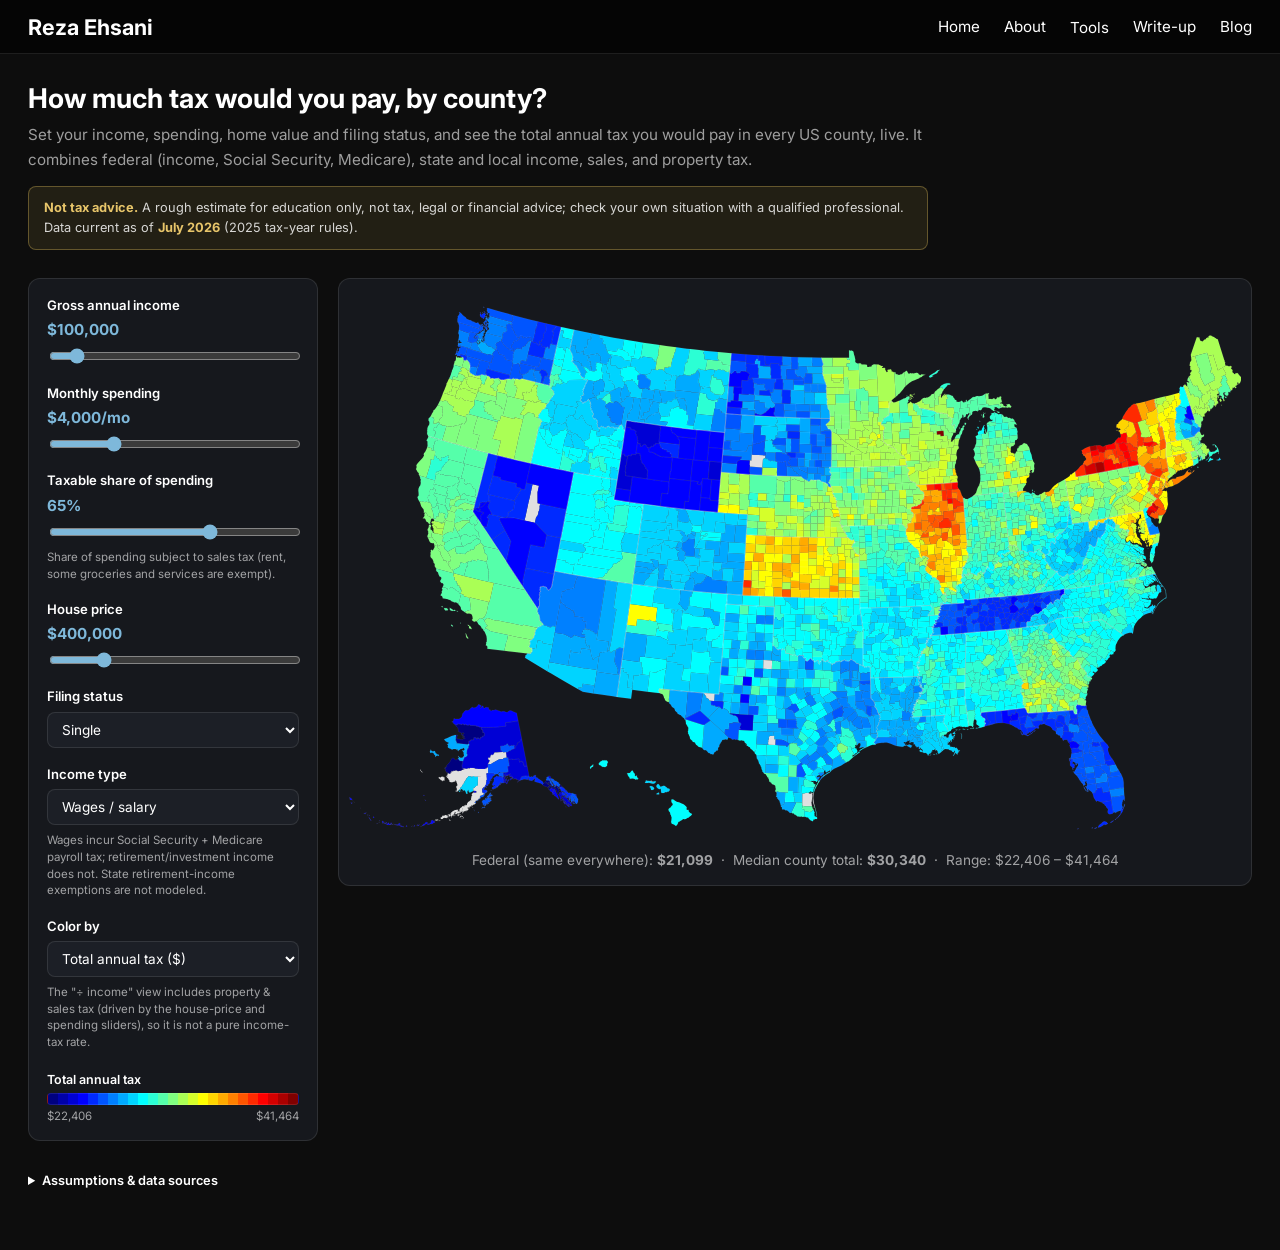
==== tax-tool/index.html @ 0fcca58c "Tax tool: drop phantom AK counties, JS perf/consistency refactor, ACS caveat" ====
<!doctype html>
<html lang="en">
<head>
  <meta charset="utf-8" />
  <meta name="viewport" content="width=device-width, initial-scale=1" />
  <title>US Tax Map — total tax by county</title>
  <link rel="preconnect" href="https://fonts.googleapis.com" />
  <link rel="preconnect" href="https://fonts.gstatic.com" crossorigin />
  <link href="https://fonts.googleapis.com/css2?family=Inter:wght@400;600;700&display=swap" rel="stylesheet" />
  <link rel="stylesheet" href="css/style.css" />
  <script src="js/vendor/d3.v7.min.js"></script>
  <script src="js/vendor/topojson-client.v3.min.js"></script>
</head>
<body>
  <header class="site-bar">
    <a href="../index.html" class="site-name">Reza Ehsani</a>
    <nav class="site-nav">
      <a href="../index.html">Home</a>
      <a href="../index.html#about">About</a>
      <div class="nav-dropdown">
        <a href="#" class="nav-dropdown-toggle">Tools</a>
        <ul class="nav-dropdown-menu">
          <li><a href="index.html">US Tax Map</a></li>
          <li><a href="https://github.com/rehsani/lake-area-gee" target="_blank">Lake Area from Space</a></li>
          <li><a href="https://github.com/rehsani/alphacamels" target="_blank">AlphaCAMELS</a></li>
        </ul>
      </div>
      <a href="../blog-tax-map.html">Write-up</a>
      <a href="../blog.html">Blog</a>
    </nav>
  </header>

  <header class="tool-header">
    <h1>How much tax would you pay, by county?</h1>
    <p class="sub">Set your income, spending, home value and filing status, and see the total annual tax
      you would pay in every US county, live. It combines federal (income, Social Security, Medicare),
      state and local income, sales, and property tax.</p>
    <p class="disclaimer"><strong>Not tax advice.</strong> A rough estimate for education only, not tax,
      legal or financial advice; check your own situation with a qualified professional. Data current as
      of <strong>July 2026</strong> (2025 tax-year rules).</p>
  </header>

  <main>
    <aside id="controls">
      <label>Gross annual income <span id="income-val"></span>
        <input type="range" id="income" min="20000" max="1000000" step="5000" value="100000" />
      </label>
      <label>Monthly spending <span id="spend-val"></span>
        <input type="range" id="spend" min="500" max="15000" step="250" value="4000" />
      </label>
      <label>Taxable share of spending <span id="fraction-val"></span>
        <input type="range" id="fraction" min="0" max="100" step="5" value="65" />
        <small>Share of spending subject to sales tax (rent, some groceries and services are exempt).</small>
      </label>
      <label>House price <span id="house-val"></span>
        <input type="range" id="house" min="0" max="2000000" step="25000" value="400000" />
      </label>
      <label>Filing status
        <select id="status">
          <option value="single">Single</option>
          <option value="married_jointly">Married filing jointly</option>
          <option value="head_of_household">Head of household</option>
        </select>
      </label>
      <label>Income type
        <select id="income-type">
          <option value="wage">Wages / salary</option>
          <option value="nonwage">Retirement / investment</option>
        </select>
        <small>Wages incur Social Security + Medicare payroll tax; retirement/investment income does not. State retirement-income exemptions are not modeled.</small>
      </label>
      <label>Color by
        <select id="metric">
          <option value="total">Total annual tax ($)</option>
          <option value="effective">Total tax &divide; income (%)</option>
        </select>
        <small>The "&divide; income" view includes property &amp; sales tax (driven by the house-price and spending sliders), so it is not a pure income-tax rate.</small>
      </label>
      <div id="legend">
        <div id="legend-label"></div>
        <div id="legend-bar"></div>
        <div class="legend-ends"><span id="legend-lo"></span><span id="legend-hi"></span></div>
      </div>
    </aside>

    <section id="map-wrap">
      <svg id="map" viewBox="0 0 960 600" preserveAspectRatio="xMidYMid meet"></svg>
      <p id="summary"></p>
    </section>
  </main>

  <footer>
    <details>
      <summary>Assumptions &amp; data sources</summary>
      <ul>
        <li><b>Displayed at county resolution.</b> Sales &amp; local-income taxes (ZIP-level underneath) are population-weighted to a county rate; property tax is county-level; state income tax is state-level. Within-county variation is averaged out.</li>
        <li><b>Income type.</b> "Wages" incurs Social Security + Medicare payroll tax; "Retirement / investment" does not (but income tax still applies, and retirement-income exclusions and preferential capital-gains rates are not modeled). Married-jointly uses a single Social Security wage base, so a two-earner couple's payroll tax is slightly understated. No itemized deductions, tax credits (e.g. EITC — overstates very low incomes), or exemption phase-outs; NY's tax-benefit recapture (understates high NY earners) and federal-tax deductibility in AL/LA/MO (overstates those) are also not modeled.</li>
        <li><b>Local income tax</b> is modeled in MD, IN, OH, PA, KY, MI, NY, IA, plus Kansas City/St. Louis, Wilmington, and major Alabama cities. Not modeled: Oregon's Portland-metro/Multnomah taxes (they apply only above ~$125k) and minor municipal occupational taxes. Approximations: NYC is a flat 3.5% (actually graduated); Iowa surtaxes use a county average; OH/PA/KY use each ZIP's dominant municipality (small enclaves inherit the larger city's rate); the county value is a population-weighted blend, so a partly-taxed county shows a partial rate.</li>
        <li><b>Sales tax</b> applies to the taxable share of spending you set (default 65%); rent and many services/groceries are exempt in reality. Combined rates use the lowest rate within each 5-digit ZIP where a ZIP spans jurisdictions.</li>
        <li><b>Property tax</b> = county median effective rate × the house price you enter (ignores assessment caps/homestead exemptions, e.g. California Prop 13). Connecticut's rates are its 2023 planning-region values mapped onto the legacy counties. Because the Census caps its reported county medians, effective rates are slightly understated in a few very-high-value counties and floored in a few near-zero-tax rural areas. A few counties with suppressed Census data show as no-data (gray).</li>
        <li><b>Color scale</b> spans the true minimum-to-maximum total tax for your current inputs, and re-scales whenever you change an input — so shading is relative to the current scenario, not an absolute dollar scale, and two scenarios aren't directly color-comparable.</li>
        <li>Sources: Census ACS 5-yr 2023 (property), Streamlined Sales Tax + state DORs (sales), state DORs (income), municipal/county registers (local income). Rates reflect 2025 law; a few source files are effective into 2026 (e.g. some sales-tax tables). Not tax advice — a directional estimate.</li>
      </ul>
    </details>
  </footer>

  <div id="tooltip"></div>
  <script type="module" src="js/main.js"></script>
</body>
</html>
---- tax-tool/css/style.css ----
:root {
  --bg: #0d0d0d;
  --panel: #16181d;
  --panel-2: #1c1f26;
  --border: rgba(255, 255, 255, 0.10);
  --ink: #ffffff;
  --muted: rgba(255, 255, 255, 0.60);
  --faint: rgba(255, 255, 255, 0.42);
  --accent: #7eb8da;
  --accent-ink: #0d1b24;
}

* { box-sizing: border-box; }
html, body { max-width: 100%; overflow-x: hidden; }
body {
  margin: 0;
  font-family: 'Inter', -apple-system, BlinkMacSystemFont, "Segoe UI", Roboto, sans-serif;
  color: var(--ink);
  background: var(--bg);
}

/* --- Site top bar (matches rehsani.github.io) --- */
.site-bar {
  display: flex; align-items: center; justify-content: space-between;
  gap: 1.5rem; padding: 0.85rem 1.75rem;
  background: rgba(0, 0, 0, 0.6);
  border-bottom: 1px solid var(--border);
}
.site-bar .site-name { color: #fff; font-weight: 700; font-size: 1.35rem; text-decoration: none; }
.site-nav { display: flex; align-items: center; gap: 1.5rem; }
.site-nav a { color: #fff; text-decoration: none; font-size: 0.95rem; }
.site-nav a:hover { color: var(--accent); }
.nav-dropdown { position: relative; }
.nav-dropdown-menu {
  list-style: none; margin: 0; padding: 0.4rem 0; position: absolute; top: 100%; left: 0;
  min-width: 190px; background: rgba(0, 0, 0, 0.95); border: 1px solid var(--border);
  border-radius: 8px; opacity: 0; visibility: hidden; transition: opacity 0.15s, visibility 0.15s; z-index: 20;
}
.nav-dropdown:hover .nav-dropdown-menu { opacity: 1; visibility: visible; }
.nav-dropdown-menu li { margin: 0; }
.nav-dropdown-menu a { display: block; padding: 0.4rem 0.9rem; white-space: nowrap; }
.nav-dropdown-menu a:hover { background: rgba(255, 255, 255, 0.12); color: #fff; }

/* --- Tool header --- */
.tool-header { padding: 1.75rem 1.75rem 0.5rem; max-width: 1400px; }
.tool-header h1 { margin: 0 0 0.5rem; font-size: 1.7rem; font-weight: 700; }
.tool-header .sub { margin: 0; color: var(--muted); font-size: 0.95rem; line-height: 1.6; max-width: 900px; }
.tool-header .disclaimer {
  max-width: 900px; margin: 0.9rem 0 0; padding: 0.7rem 0.95rem;
  font-size: 0.8rem; line-height: 1.55; color: rgba(255, 255, 255, 0.82);
  background: rgba(224, 190, 90, 0.10); border: 1px solid rgba(224, 190, 90, 0.35);
  border-radius: 8px;
}
.tool-header .disclaimer strong { color: #e7c56a; }

/* --- Layout --- */
main { display: flex; gap: 1.25rem; padding: 1.25rem 1.75rem 2rem; align-items: flex-start; }

#controls {
  flex: 0 0 290px; background: var(--panel); border: 1px solid var(--border);
  border-radius: 12px; padding: 1.1rem 1.15rem; display: flex; flex-direction: column; gap: 1.15rem;
}
#controls label { display: flex; flex-direction: column; gap: 0.45rem; font-size: 0.82rem; font-weight: 600; color: var(--ink); }
#controls label span { color: var(--accent); font-weight: 700; font-size: 0.95rem; }
#controls small { font-weight: 400; color: var(--muted); font-size: 0.72rem; line-height: 1.45; }
#controls input[type="range"] { width: 100%; accent-color: var(--accent); cursor: pointer; }
#controls select {
  padding: 0.5rem 0.6rem; border: 1px solid var(--border); border-radius: 8px;
  background: var(--panel-2); color: var(--ink); font-size: 0.85rem; font-family: inherit;
}

/* --- Map --- */
#map-wrap {
  flex: 1; min-width: 0; background: var(--panel); border: 1px solid var(--border);
  border-radius: 12px; padding: 0.6rem;
}
#map { width: 100%; max-width: 100%; height: auto; display: block; }
.county { stroke: rgba(255, 255, 255, 0.35); stroke-width: 0.2; }
.state-border { fill: none; stroke: rgba(255, 255, 255, 0.55); stroke-width: 0.6; pointer-events: none; }
#summary { text-align: center; color: var(--muted); font-size: 0.85rem; margin: 0.3rem 0 0.5rem; }

/* --- Legend --- */
#legend { margin-top: 0.2rem; }
#legend-label { font-size: 0.78rem; font-weight: 600; margin-bottom: 0.35rem; color: var(--ink); }
#legend-bar { height: 12px; border-radius: 4px; border: 1px solid var(--border); }
.legend-ends { display: flex; justify-content: space-between; font-size: 0.72rem; color: var(--muted); margin-top: 0.25rem; }

/* --- Footer / assumptions --- */
footer { padding: 0 1.75rem 2.5rem; color: var(--muted); font-size: 0.8rem; max-width: 1000px; }
footer summary { cursor: pointer; font-weight: 600; color: var(--ink); }
footer summary:hover { color: var(--accent); }
footer ul { line-height: 1.6; }
footer li { margin: 0.4rem 0; }
footer b { color: rgba(255, 255, 255, 0.85); }

/* --- Tooltip --- */
#tooltip {
  position: absolute; pointer-events: none; opacity: 0; transition: opacity 0.1s;
  background: var(--panel-2); border: 1px solid var(--border); border-radius: 10px;
  box-shadow: 0 8px 28px rgba(0, 0, 0, 0.5); padding: 0.6rem 0.75rem; font-size: 0.78rem;
  z-index: 10; color: var(--ink);
}
#tooltip .tt-title { font-weight: 700; margin-bottom: 0.3rem; }
#tooltip table { border-collapse: collapse; }
#tooltip td { padding: 1px 0.5rem 1px 0; color: var(--muted); }
#tooltip td:last-child { text-align: right; font-variant-numeric: tabular-nums; color: var(--ink); }
#tooltip .tt-total { font-weight: 700; border-top: 1px solid var(--border); }
#tooltip .tt-total td { color: var(--ink); }

@media (max-width: 760px) {
  main { flex-direction: column; align-items: stretch; padding: 1rem; gap: 1rem; }
  #controls, #map-wrap { flex: none; width: 100%; }
  .tool-header, footer { padding-left: 1rem; padding-right: 1rem; }
  .site-bar { padding: 0.75rem 1rem; }
}
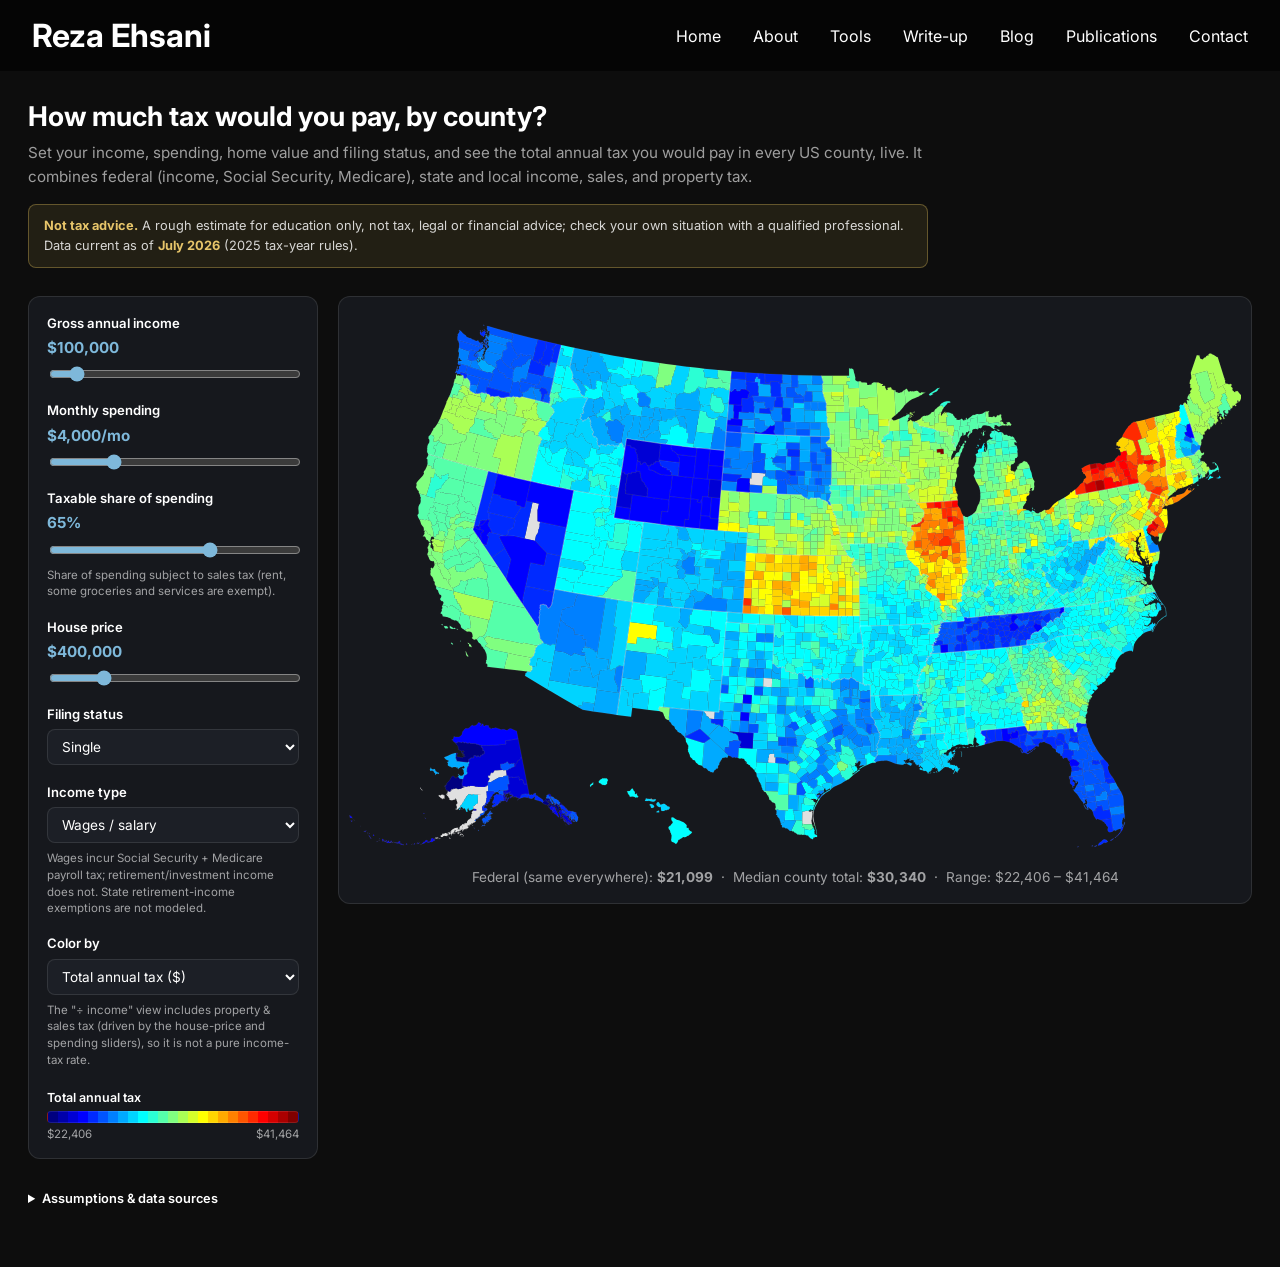
==== commit c87078db: "Site review fixes: SEO meta, keyboard-accessible nav, WebP images, layout shift" ====
--- a/tax-tool/index.html
+++ b/tax-tool/index.html
@@ -4,29 +4,52 @@
   <meta charset="utf-8" />
   <meta name="viewport" content="width=device-width, initial-scale=1" />
   <title>US Tax Map — total tax by county</title>
+  <meta name="description" content="Set your income, spending, home value and filing status, and see the total annual tax you would pay in every US county, live. It combines federal (income, Social Security, Medicare), state and local income, sales, and property tax." />
+  <link rel="canonical" href="https://rehsani.github.io/tax-tool/index.html" />
+
+  <!-- Open Graph for rich previews -->
+  <meta property="og:type" content="website" />
+  <meta property="og:title" content="US Tax Map — total tax by county" />
+  <meta property="og:description" content="Set your income, spending, home value and filing status, and see the total annual tax you would pay in every US county, live. It combines federal (income, Social Security, Medicare), state and local income, sales, and property tax." />
+  <meta property="og:url" content="https://rehsani.github.io/tax-tool/index.html" />
+  <meta property="og:image" content="https://rehsani.github.io/images/cover.png" />
+
+  <!-- Twitter Card -->
+  <meta name="twitter:card" content="summary_large_image" />
+  <meta name="twitter:title" content="US Tax Map — total tax by county" />
+  <meta name="twitter:description" content="Set your income, spending, home value and filing status, and see the total annual tax you would pay in every US county, live. It combines federal (income, Social Security, Medicare), state and local income, sales, and property tax." />
+  <meta name="twitter:image" content="https://rehsani.github.io/images/cover.png" />
+
   <link rel="preconnect" href="https://fonts.googleapis.com" />
   <link rel="preconnect" href="https://fonts.gstatic.com" crossorigin />
   <link href="https://fonts.googleapis.com/css2?family=Inter:wght@400;600;700&display=swap" rel="stylesheet" />
+  <!-- Site-wide styles first (shared top bar / Tools dropdown), then the tool's own. -->
+  <link rel="stylesheet" href="../css/style.css" />
   <link rel="stylesheet" href="css/style.css" />
+  <script src="../js/nav.js" defer></script>
   <script src="js/vendor/d3.v7.min.js"></script>
   <script src="js/vendor/topojson-client.v3.min.js"></script>
 </head>
 <body>
-  <header class="site-bar">
-    <a href="../index.html" class="site-name">Reza Ehsani</a>
-    <nav class="site-nav">
-      <a href="../index.html">Home</a>
-      <a href="../index.html#about">About</a>
-      <div class="nav-dropdown">
-        <a href="#" class="nav-dropdown-toggle">Tools</a>
-        <ul class="nav-dropdown-menu">
-          <li><a href="index.html">US Tax Map</a></li>
-          <li><a href="https://github.com/rehsani/lake-area-gee" target="_blank">Lake Area from Space</a></li>
-          <li><a href="https://github.com/rehsani/alphacamels" target="_blank">AlphaCAMELS</a></li>
-        </ul>
-      </div>
-      <a href="../blog-tax-map.html">Write-up</a>
-      <a href="../blog.html">Blog</a>
+  <header class="top-bar">
+    <nav>
+      <a href="../index.html" class="name">Reza Ehsani</a>
+      <ul class="nav-links">
+        <li><a href="../index.html">Home</a></li>
+        <li><a href="../index.html#about">About</a></li>
+        <li class="dropdown">
+          <button type="button" class="dropdown-toggle" aria-expanded="false" aria-haspopup="true">Tools</button>
+          <ul class="dropdown-menu">
+            <li><a href="index.html">US Tax Map</a></li>
+            <li><a href="https://github.com/rehsani/lake-area-gee" target="_blank">Lake Area from Space</a></li>
+            <li><a href="https://github.com/rehsani/alphacamels" target="_blank">AlphaCAMELS</a></li>
+          </ul>
+        </li>
+        <li><a href="../blog-tax-map.html">Write-up</a></li>
+        <li><a href="../blog.html">Blog</a></li>
+        <li><a href="https://scholar.google.com/citations?view_op=list_works&hl=en&user=kGu8lPYAAAAJ" target="_blank">Publications</a></li>
+        <li><a href="../index.html#contact">Contact</a></li>
+      </ul>
     </nav>
   </header>
 
--- a/css/style.css
+++ b/css/style.css
@@ -0,0 +1,454 @@
+html {
+  scroll-behavior: smooth;
+}
+
+/* padding-top clears the fixed .top-bar, so it has to be part of body's own
+   height rather than added on top of min-height -- hence border-box. Without it
+   body's box is 4.5rem + max(100vh, content) and every page scrolls by exactly
+   the padding even when the content fits. The bar grows when the nav wraps, so
+   the padding is re-declared to match at each breakpoint below. */
+body {
+  box-sizing: border-box;
+  margin: 0;
+  padding-top: 4.5rem; /* bar is 71px above 800px */
+  min-height: 100vh;
+  font-family: 'Inter', sans-serif;
+  background: #0d0d0d;
+}
+
+/* Hide from sight but keep it in the accessibility tree and readable by screen
+   readers (display:none / visibility:hidden would remove it from both). */
+.visually-hidden {
+  position: absolute;
+  width: 1px;
+  height: 1px;
+  margin: -1px;
+  padding: 0;
+  overflow: hidden;
+  clip: rect(0, 0, 0, 0);
+  clip-path: inset(50%);
+  white-space: nowrap;
+  border: 0;
+}
+
+.top-bar {
+  position: fixed;
+  top: 0;
+  left: 0;
+  right: 0;
+  z-index: 100;
+  background: rgba(0, 0, 0, 0.6);
+  padding: 1rem 2rem;
+}
+
+.top-bar nav {
+  margin: 0 auto;
+  max-width: 1920px;
+  display: flex;
+  justify-content: space-between;
+  align-items: center;
+  gap: 2rem;
+}
+
+.top-bar .name {
+  color: #fff;
+  font-weight: bold;
+  text-decoration: none;
+  font-size: 2rem;
+  margin-right: 1rem;
+  flex-shrink: 0;
+}
+
+.top-bar .nav-links {
+  list-style: none;
+  margin: 0;
+  padding: 0;
+  display: flex;
+  gap: 2rem;
+}
+
+.top-bar .nav-links a {
+  color: #fff;
+  text-decoration: none;
+}
+
+.top-bar .nav-links a:hover {
+  text-decoration: underline;
+}
+
+/* Tools dropdown */
+.top-bar .nav-links .dropdown {
+  position: relative;
+}
+/* The toggle is a <button> for keyboard and touch operability; strip the UA
+   button chrome so it renders identically to the sibling nav links. */
+.top-bar .nav-links .dropdown-toggle {
+  font: inherit;
+  line-height: inherit;
+  color: #fff;
+  background: none;
+  border: 0;
+  margin: 0;
+  padding: 0;
+  cursor: pointer;
+  text-align: left;
+  vertical-align: baseline;
+  text-decoration: none;
+}
+.top-bar .nav-links .dropdown-toggle:hover {
+  text-decoration: underline;
+}
+.top-bar .nav-links .dropdown-menu {
+  list-style: none;
+  margin: 0;
+  padding: 0.5rem 0;
+  position: absolute;
+  top: 100%;
+  left: 0;
+  min-width: 180px;
+  background: rgba(0, 0, 0, 0.9);
+  border-radius: 6px;
+  opacity: 0;
+  visibility: hidden;
+  transition: opacity 0.2s, visibility 0.2s;
+}
+/* Hover for mouse; .open is set by js/nav.js for click, touch and keyboard. */
+.top-bar .nav-links .dropdown:hover .dropdown-menu,
+.top-bar .nav-links .dropdown.open .dropdown-menu {
+  opacity: 1;
+  visibility: visible;
+}
+/* No-script fallback: focus alone reveals the menu. Once js/nav.js has marked
+   the document (html.js-nav), .open drives it instead, so that pressing the
+   already-focused toggle can close the menu again. */
+html:not(.js-nav) .top-bar .nav-links .dropdown:focus-within .dropdown-menu,
+html:not(.js-nav) .top-bar .nav-links .dropdown-toggle:focus-visible + .dropdown-menu {
+  opacity: 1;
+  visibility: visible;
+}
+.top-bar .nav-links .dropdown-menu li {
+  margin: 0;
+}
+.top-bar .nav-links .dropdown-menu a {
+  display: block;
+  padding: 0.5rem 1rem;
+  color: #fff;
+  white-space: nowrap;
+}
+.top-bar .nav-links .dropdown-menu a:hover {
+  background: rgba(255, 255, 255, 0.15);
+  text-decoration: none;
+}
+
+/* Page 1: cover (name, nav, photo) - fills one full screen */
+.landing {
+  position: relative;
+  min-height: 100vh;
+  /* PNG first as the fallback declaration; the image-set() below overrides it
+     wherever WebP + type() are understood. */
+  background-image: url('../images/cover.png');
+  background-image: image-set(
+    url('../images/cover.webp') type('image/webp'),
+    url('../images/cover.png') type('image/png')
+  );
+  background-repeat: no-repeat;
+  background-size: cover;
+  background-position: center;
+}
+
+/* Fade at bottom of landing into next section */
+.landing::after {
+  content: '';
+  position: absolute;
+  bottom: 0;
+  left: 0;
+  right: 0;
+  height: 180px;
+  background: linear-gradient(to top, #0d0d0d, transparent);
+  pointer-events: none;
+}
+
+/* Page 2: About - full width, own background image */
+#about {
+  position: relative;
+  width: 100%;
+  min-height: 100vh;
+  background-color: #fff;
+  /* PNG first as the fallback declaration; the image-set() below overrides it
+     wherever WebP + type() are understood. */
+  background-image: url('../images/about-bg.png');
+  background-image: image-set(
+    url('../images/about-bg.webp') type('image/webp'),
+    url('../images/about-bg.png') type('image/png')
+  );
+  background-repeat: no-repeat;
+  background-size: cover;
+  background-position: center;
+  padding: 3rem 2rem;
+  box-sizing: border-box;
+}
+
+/* Soft fade at top of About so it blends with landing */
+#about::before {
+  content: '';
+  position: absolute;
+  top: 0;
+  left: 0;
+  right: 0;
+  height: 120px;
+  background: linear-gradient(to bottom, #0d0d0d, transparent);
+  pointer-events: none;
+}
+
+#about .about-inner {
+  max-width: 920px;
+  width: 100%;
+  margin: 0 auto;
+  background: rgba(0, 0, 0, 0.75);
+  color: #fff;
+  text-align: center;
+  padding: 2.5rem 2rem;
+  border-radius: 12px;
+  box-sizing: border-box;
+}
+
+#about {
+  display: flex;
+  align-items: center;
+  justify-content: center;
+}
+
+#about h2 {
+  margin: 0 0 1rem;
+  font-size: 1.22rem;
+  font-weight: 600;
+  color: #fff;
+}
+
+#about p {
+  margin: 0;
+  color: rgba(255, 255, 255, 0.95);
+  line-height: 1.7;
+  font-size: 1.05rem;
+}
+
+#about .about-inner p + p {
+  margin-top: 1.25rem;
+}
+
+/* Contact section */
+#contact {
+  width: 100%;
+  padding: 3rem 2rem;
+  background: #0d0d0d;
+  box-sizing: border-box;
+}
+
+#contact .contact-inner {
+  max-width: 480px;
+  margin: 0 auto;
+  text-align: center;
+}
+
+#contact .contact-layout {
+  max-width: 900px;
+  display: flex;
+  flex-wrap: wrap;
+  gap: 2.5rem;
+  align-items: flex-start;
+  justify-content: center;
+  text-align: left;
+}
+
+#contact .contact-column {
+  flex: 1 1 380px;
+  min-width: 0;
+}
+
+#contact .contact-column .contact-form {
+  text-align: left;
+}
+
+#contact h2 {
+  margin: 0 0 0.5rem;
+  font-size: 1.25rem;
+  font-weight: 600;
+  color: #fff;
+}
+
+#contact .contact-intro {
+  margin: 0 0 1.5rem;
+  color: rgba(255, 255, 255, 0.85);
+  font-size: 1rem;
+}
+
+#contact .contact-form {
+  text-align: left;
+}
+
+#contact .contact-form label {
+  display: block;
+  margin: 0 0 0.35rem;
+  font-size: 0.9rem;
+  font-weight: 600;
+  color: rgba(255, 255, 255, 0.9);
+}
+
+#contact .contact-form input,
+#contact .contact-form textarea {
+  width: 100%;
+  margin-bottom: 1rem;
+  padding: 0.65rem 0.75rem;
+  font-family: inherit;
+  font-size: 1rem;
+  color: #fff;
+  background: rgba(255, 255, 255, 0.08);
+  border: 1px solid rgba(255, 255, 255, 0.2);
+  border-radius: 6px;
+  box-sizing: border-box;
+}
+
+#contact .contact-form input::placeholder,
+#contact .contact-form textarea::placeholder {
+  color: rgba(255, 255, 255, 0.4);
+}
+
+#contact .contact-form input:focus,
+#contact .contact-form textarea:focus {
+  outline: none;
+  border-color: #7eb8da;
+}
+
+#contact .contact-form textarea {
+  resize: vertical;
+  min-height: 120px;
+}
+
+#contact .contact-form button {
+  display: block;
+  margin-top: 0.5rem;
+  padding: 0.6rem 1.5rem;
+  font-family: inherit;
+  font-size: 1rem;
+  font-weight: 600;
+  color: #0d0d0d;
+  background: #7eb8da;
+  border: none;
+  border-radius: 6px;
+  cursor: pointer;
+}
+
+#contact .contact-form button:hover {
+  background: #8fc5e8;
+}
+
+#contact .contact-success {
+  padding: 1.25rem;
+  background: rgba(126, 184, 218, 0.15);
+  border-radius: 8px;
+  border-left: 4px solid #7eb8da;
+}
+
+#contact .contact-success p {
+  margin: 0;
+  color: #fff;
+  font-size: 1.05rem;
+}
+
+#contact .contact-error {
+  margin: -0.5rem 0 1rem;
+  padding: 0.5rem 0.75rem;
+  font-size: 0.9rem;
+  color: #ffcccc;
+  font-weight: 500;
+  background: rgba(255, 100, 100, 0.25);
+  border-radius: 6px;
+  border-left: 3px solid #ff8080;
+}
+
+#contact .contact-form[hidden] {
+  display: none;
+}
+
+@media (max-width: 800px) {
+  /* The nav stacks under the name here, taking the bar to 82px. */
+  body {
+    padding-top: 5.75rem;
+  }
+
+  .top-bar {
+    padding: 0.75rem 1rem;
+  }
+  .top-bar .name {
+    font-size: 1.35rem;
+    margin-right: 0;
+  }
+  .top-bar nav {
+    flex-direction: column;
+    align-items: flex-start;
+    gap: 0.75rem;
+  }
+  .top-bar .nav-links {
+    flex-wrap: wrap;
+    gap: 0.5rem 1rem;
+  }
+  .top-bar .nav-links a,
+  .top-bar .nav-links .dropdown-toggle {
+    font-size: 0.9rem;
+  }
+
+  #about {
+    padding: 2rem 1rem;
+  }
+  #about .about-inner {
+    padding: 1.5rem 1rem;
+  }
+  #about h2 {
+    font-size: 1.15rem;
+  }
+  #about p {
+    font-size: 0.95rem;
+  }
+
+  #contact {
+    padding: 2rem 1rem;
+  }
+
+  #contact .contact-layout {
+    flex-direction: column;
+    align-items: center;
+  }
+}
+
+/* The nav-links row wraps onto a second line at 400px and narrower, taking the
+   bar to 110px. Measured with Inter loaded, which is the widest case -- the
+   system fallback is narrower and does not reach a third row at all. */
+@media (max-width: 400px) {
+  body {
+    padding-top: 7.5rem;
+  }
+}
+
+/* --- Blog post article: the core shared by every post ---------------------
+   Each post's <style> block still carries only its own genuine extras (tables,
+   code blocks, character cards, disclaimer boxes, paired images). Those blocks
+   come after this stylesheet in the document, so a same-specificity override
+   there (e.g. the tax-map post's bordered images) still wins. */
+.blog-article { max-width: 720px; margin: 0 auto; padding: 2rem 1.5rem 4rem; box-sizing: border-box; }
+.blog-article h1 { font-size: 1.75rem; font-weight: 700; color: #fff; margin: 0 0 0.5rem; line-height: 1.3; }
+.blog-article .meta { color: rgba(255,255,255,0.6); font-size: 0.9rem; margin-bottom: 1.5rem; }
+.blog-article p { color: rgba(255,255,255,0.92); line-height: 1.7; margin: 0 0 1rem; }
+.blog-article h2 { font-size: 1.2rem; font-weight: 600; color: #fff; margin: 2rem 0 0.75rem; }
+.blog-article ul { color: rgba(255,255,255,0.92); line-height: 1.7; margin: 0 0 1rem; padding-left: 1.5rem; }
+.blog-article figure { margin: 1.5rem 0; }
+.blog-article img { max-width: 100%; height: auto; display: block; border-radius: 6px; }
+.blog-article figcaption { color: rgba(255,255,255,0.6); font-size: 0.85rem; margin-top: 0.5rem; text-align: center; }
+.blog-article a { color: #7eb8da; text-decoration: none; }
+.blog-article a:hover { text-decoration: underline; }
+.blog-article .back { display: inline-block; margin-bottom: 1.5rem; }
+.blog-article .highlight-box { background: rgba(126, 184, 218, 0.1); border-left: 4px solid #7eb8da; padding: 1rem 1.25rem; margin: 1.5rem 0; border-radius: 0 4px 4px 0; color: #fff; }
+
+/* Figures wrap their <img> in <picture> to offer a WebP source with a PNG
+   fallback. <picture> is inline by default; make it a block so the layout is
+   identical to the bare block-level <img> it replaced. */
+.blog-article picture { display: block; }
--- a/tax-tool/css/style.css
+++ b/tax-tool/css/style.css
@@ -19,27 +19,8 @@
   background: var(--bg);
 }
 
-/* --- Site top bar (matches rehsani.github.io) --- */
-.site-bar {
-  display: flex; align-items: center; justify-content: space-between;
-  gap: 1.5rem; padding: 0.85rem 1.75rem;
-  background: rgba(0, 0, 0, 0.6);
-  border-bottom: 1px solid var(--border);
-}
-.site-bar .site-name { color: #fff; font-weight: 700; font-size: 1.35rem; text-decoration: none; }
-.site-nav { display: flex; align-items: center; gap: 1.5rem; }
-.site-nav a { color: #fff; text-decoration: none; font-size: 0.95rem; }
-.site-nav a:hover { color: var(--accent); }
-.nav-dropdown { position: relative; }
-.nav-dropdown-menu {
-  list-style: none; margin: 0; padding: 0.4rem 0; position: absolute; top: 100%; left: 0;
-  min-width: 190px; background: rgba(0, 0, 0, 0.95); border: 1px solid var(--border);
-  border-radius: 8px; opacity: 0; visibility: hidden; transition: opacity 0.15s, visibility 0.15s; z-index: 20;
-}
-.nav-dropdown:hover .nav-dropdown-menu { opacity: 1; visibility: visible; }
-.nav-dropdown-menu li { margin: 0; }
-.nav-dropdown-menu a { display: block; padding: 0.4rem 0.9rem; white-space: nowrap; }
-.nav-dropdown-menu a:hover { background: rgba(255, 255, 255, 0.12); color: #fff; }
+/* The top bar (.top-bar / .name / .nav-links / .dropdown*) is shared with the
+   root pages and lives in ../css/style.css — deliberately not duplicated here. */
 
 /* --- Tool header --- */
 .tool-header { padding: 1.75rem 1.75rem 0.5rem; max-width: 1400px; }
@@ -111,5 +92,12 @@
   main { flex-direction: column; align-items: stretch; padding: 1rem; gap: 1rem; }
   #controls, #map-wrap { flex: none; width: 100%; }
   .tool-header, footer { padding-left: 1rem; padding-right: 1rem; }
-  .site-bar { padding: 0.75rem 1rem; }
 }
+
+/* This page carries one nav item more than the root pages ("Write-up"), so its
+   bar reaches the 110px three-row height at 475px rather than the 400px in
+   ../css/style.css. Clear the taller bar from here rather than widening the
+   root breakpoint, which would leave every other page with a dead gap. */
+@media (max-width: 475px) {
+  body { padding-top: 7.5rem; }
+}
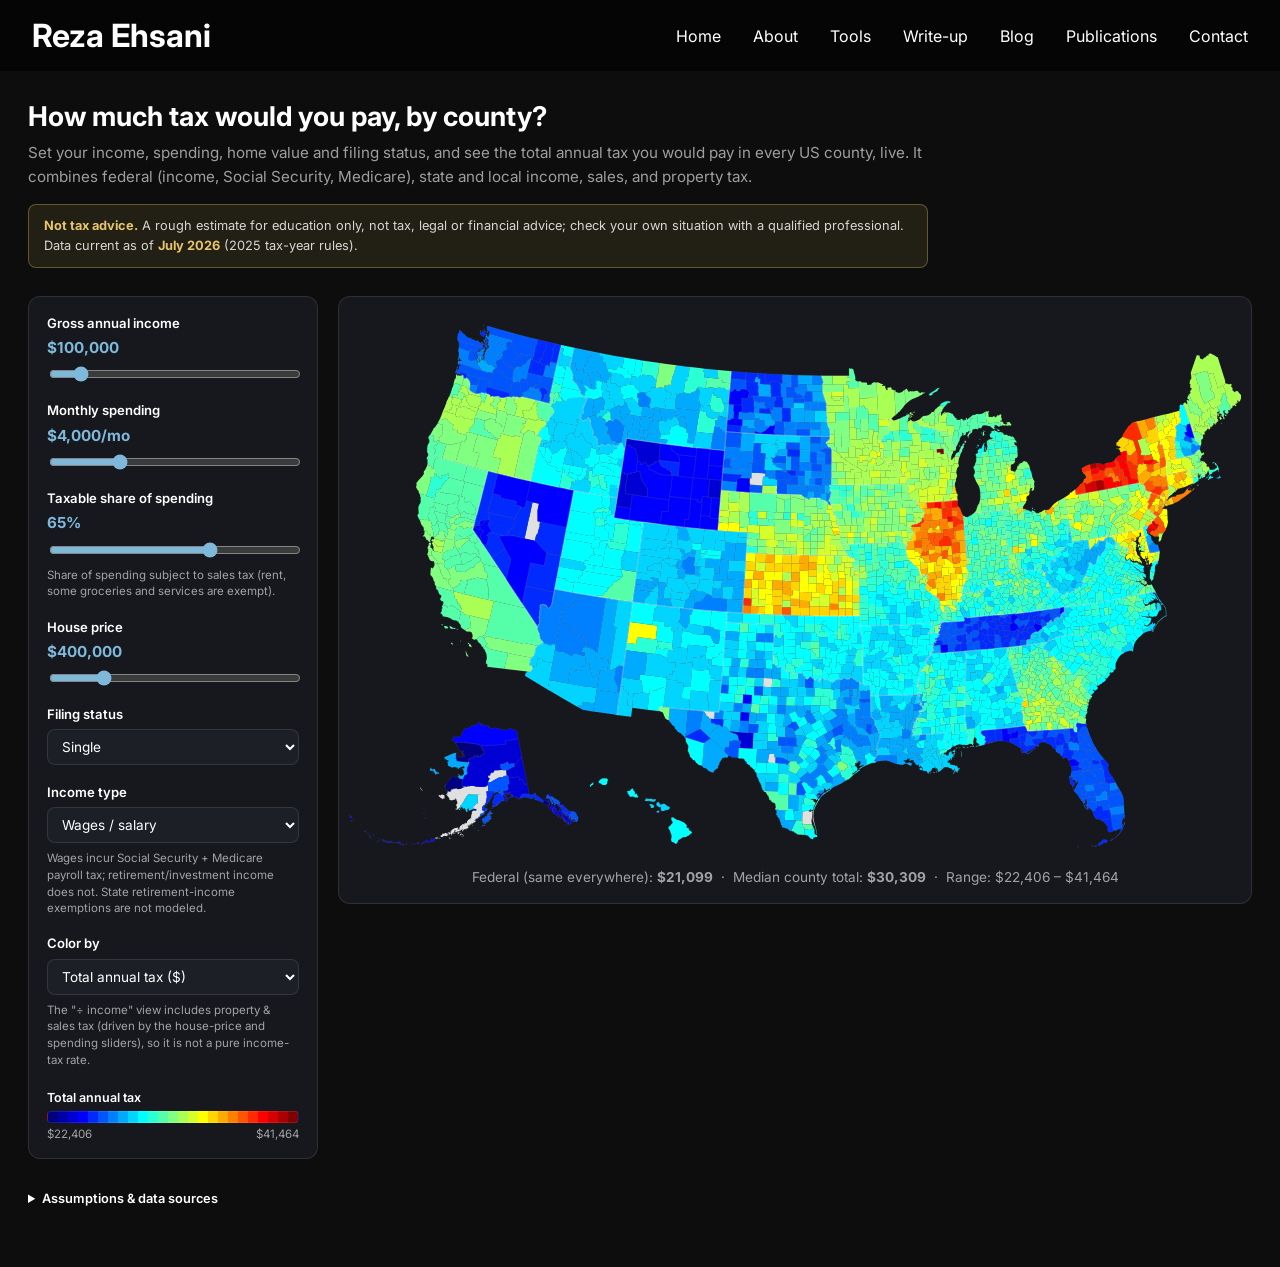
==== commit d481d630: "Tax tool: AL federal deduction, AR published schedule, local net-tax bases Syncs the engines and dat" ====
--- a/tax-tool/index.html
+++ b/tax-tool/index.html
@@ -27,8 +27,11 @@
   <link rel="stylesheet" href="../css/style.css" />
   <link rel="stylesheet" href="css/style.css" />
   <script src="../js/nav.js" defer></script>
-  <script src="js/vendor/d3.v7.min.js"></script>
-  <script src="js/vendor/topojson-client.v3.min.js"></script>
+  <!-- GoatCounter: cookieless, no IPs stored. Feeds data/visitors.json via the visitor-map workflow. -->
+  <script data-goatcounter="https://rehsani.goatcounter.com/count"
+          async src="//gc.zgo.at/count.js"></script>
+  <script src="../js/vendor/d3.v7.min.js"></script>
+  <script src="../js/vendor/topojson-client.v3.min.js"></script>
 </head>
 <body>
   <header class="top-bar">
@@ -66,10 +69,10 @@
   <main>
     <aside id="controls">
       <label>Gross annual income <span id="income-val"></span>
-        <input type="range" id="income" min="20000" max="1000000" step="5000" value="100000" />
+        <input type="range" id="income" min="0" max="1000000" step="5000" value="100000" />
       </label>
       <label>Monthly spending <span id="spend-val"></span>
-        <input type="range" id="spend" min="500" max="15000" step="250" value="4000" />
+        <input type="range" id="spend" min="0" max="15000" step="250" value="4000" />
       </label>
       <label>Taxable share of spending <span id="fraction-val"></span>
         <input type="range" id="fraction" min="0" max="100" step="5" value="65" />
@@ -117,10 +120,10 @@
       <summary>Assumptions &amp; data sources</summary>
       <ul>
         <li><b>Displayed at county resolution.</b> Sales &amp; local-income taxes (ZIP-level underneath) are population-weighted to a county rate; property tax is county-level; state income tax is state-level. Within-county variation is averaged out.</li>
-        <li><b>Income type.</b> "Wages" incurs Social Security + Medicare payroll tax; "Retirement / investment" does not (but income tax still applies, and retirement-income exclusions and preferential capital-gains rates are not modeled). Married-jointly uses a single Social Security wage base, so a two-earner couple's payroll tax is slightly understated. No itemized deductions, tax credits (e.g. EITC — overstates very low incomes), or exemption phase-outs; NY's tax-benefit recapture (understates high NY earners) and federal-tax deductibility in AL/LA/MO (overstates those) are also not modeled.</li>
-        <li><b>Local income tax</b> is modeled in MD, IN, OH, PA, KY, MI, NY, IA, plus Kansas City/St. Louis, Wilmington, and major Alabama cities. Not modeled: Oregon's Portland-metro/Multnomah taxes (they apply only above ~$125k) and minor municipal occupational taxes. Approximations: NYC is a flat 3.5% (actually graduated); Iowa surtaxes use a county average; OH/PA/KY use each ZIP's dominant municipality (small enclaves inherit the larger city's rate); the county value is a population-weighted blend, so a partly-taxed county shows a partial rate.</li>
+        <li><b>Income type.</b> "Wages" incurs Social Security + Medicare payroll tax; "Retirement / investment" does not (but income tax still applies, and retirement-income exclusions and preferential capital-gains rates are not modeled). Married-jointly uses a single Social Security wage base, so a two-earner couple's payroll tax is slightly understated. No itemized deductions, tax credits (e.g. EITC — overstates very low incomes), or exemption phase-outs; NY's tax-benefit recapture (understates high NY earners) and federal-tax deductibility in LA/MO (overstates those) are also not modeled. Alabama's federal-tax deduction and AGI-phased standard deduction, and Arkansas's published bracket schedule and low-income table, are modeled.</li>
+        <li><b>Local income tax</b> is modeled in MD, IN, OH, PA, KY, MI, NY, IA, plus Kansas City/St. Louis, Wilmington, and major Alabama cities. Not modeled: Oregon's Portland-metro/Multnomah taxes (they apply only above ~$125k) and minor municipal occupational taxes. MD, IN, MI and NYC are levied on a net figure (their deductions/exemptions come off first); OH/PA/KY are levied on gross, as they are in law. Approximations: NYC is a flat 3.5% (actually graduated); Iowa surtaxes use a county average; OH/PA/KY use each ZIP's dominant municipality (small enclaves inherit the larger city's rate); the county value is a population-weighted blend, so a partly-taxed county shows a partial rate.</li>
         <li><b>Sales tax</b> applies to the taxable share of spending you set (default 65%); rent and many services/groceries are exempt in reality. Combined rates use the lowest rate within each 5-digit ZIP where a ZIP spans jurisdictions.</li>
-        <li><b>Property tax</b> = county median effective rate × the house price you enter (ignores assessment caps/homestead exemptions, e.g. California Prop 13). Connecticut's rates are its 2023 planning-region values mapped onto the legacy counties. Because the Census caps its reported county medians, effective rates are slightly understated in a few very-high-value counties and floored in a few near-zero-tax rural areas. A few counties with suppressed Census data show as no-data (gray).</li>
+        <li><b>Property tax</b> = county median effective rate × the house price you enter (the rate is taxes paid over home value, so assessment ratios are already baked in, but caps and homestead exemptions are not &mdash; a new buyer in a capped state such as California under Prop 13 would pay more than shown). Connecticut's rates are its 2023 planning-region values mapped onto the legacy counties. Because the Census caps its reported county medians, effective rates are slightly understated in a few very-high-value counties and floored in a few near-zero-tax rural areas. A few counties with suppressed Census data show as no-data (gray).</li>
         <li><b>Color scale</b> spans the true minimum-to-maximum total tax for your current inputs, and re-scales whenever you change an input — so shading is relative to the current scenario, not an absolute dollar scale, and two scenarios aren't directly color-comparable.</li>
         <li>Sources: Census ACS 5-yr 2023 (property), Streamlined Sales Tax + state DORs (sales), state DORs (income), municipal/county registers (local income). Rates reflect 2025 law; a few source files are effective into 2026 (e.g. some sales-tax tables). Not tax advice — a directional estimate.</li>
       </ul>
--- a/css/style.css
+++ b/css/style.css
@@ -269,6 +269,42 @@
   text-align: left;
 }
 
+/* Visitor map - world choropleth beside the contact form, drawn by
+   js/visitor-map.js from data/visitors.json (see the visitor-map workflow). */
+#contact .visitors-column {
+  flex: 0 1 320px;
+  min-width: 240px;
+}
+
+#contact .visitors-column h3 {
+  margin: 0 0 0.75rem;
+  font-size: 1.1rem;
+  font-weight: 600;
+  color: #fff;
+}
+
+#contact .visitors-svg {
+  display: block;
+  width: 100%;
+  height: auto;
+  background: #141a1f;
+  border: 1px solid rgba(255, 255, 255, 0.12);
+  border-radius: 6px;
+}
+
+#contact .visitors-caption {
+  margin: 0.6rem 0 0;
+  color: rgba(255, 255, 255, 0.85);
+  font-size: 0.85rem;
+}
+
+#contact .visitors-status {
+  margin: 0.3rem 0 0;
+  color: rgba(255, 255, 255, 0.55);
+  font-size: 0.8rem;
+  line-height: 1.4;
+}
+
 #contact h2 {
   margin: 0 0 0.5rem;
   font-size: 1.25rem;
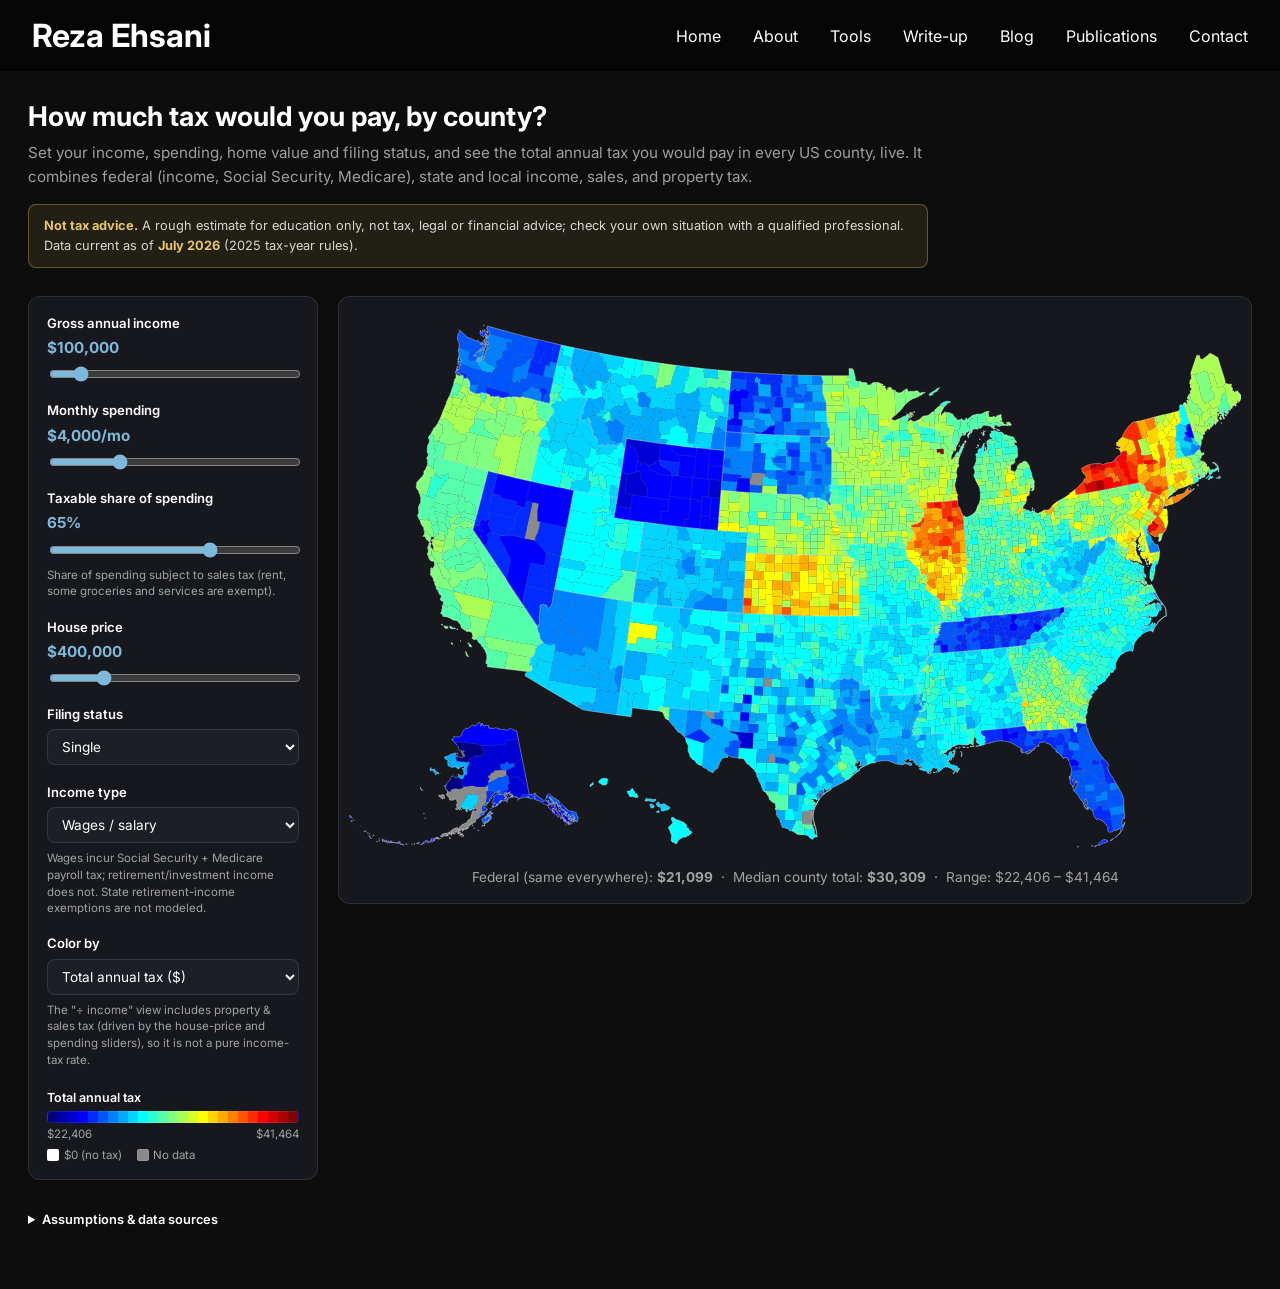
==== commit dbf2b351: "Tax tool: add income, property and sales tax map layers" ====
--- a/tax-tool/index.html
+++ b/tax-tool/index.html
@@ -99,6 +99,9 @@
         <select id="metric">
           <option value="total">Total annual tax ($)</option>
           <option value="effective">Total tax &divide; income (%)</option>
+          <option value="income">State + local income tax ($)</option>
+          <option value="property">Property tax ($)</option>
+          <option value="sales">Sales tax ($)</option>
         </select>
         <small>The "&divide; income" view includes property &amp; sales tax (driven by the house-price and spending sliders), so it is not a pure income-tax rate.</small>
       </label>
@@ -106,6 +109,10 @@
         <div id="legend-label"></div>
         <div id="legend-bar"></div>
         <div class="legend-ends"><span id="legend-lo"></span><span id="legend-hi"></span></div>
+        <div class="legend-keys">
+          <span><i id="swatch-zero" class="swatch"></i>$0 (no tax)</span>
+          <span><i id="swatch-nodata" class="swatch"></i>No data</span>
+        </div>
       </div>
     </aside>
 
@@ -124,7 +131,7 @@
         <li><b>Local income tax</b> is modeled in MD, IN, OH, PA, KY, MI, NY, IA, plus Kansas City/St. Louis, Wilmington, and major Alabama cities. Not modeled: Oregon's Portland-metro/Multnomah taxes (they apply only above ~$125k) and minor municipal occupational taxes. MD, IN, MI and NYC are levied on a net figure (their deductions/exemptions come off first); OH/PA/KY are levied on gross, as they are in law. Approximations: NYC is a flat 3.5% (actually graduated); Iowa surtaxes use a county average; OH/PA/KY use each ZIP's dominant municipality (small enclaves inherit the larger city's rate); the county value is a population-weighted blend, so a partly-taxed county shows a partial rate.</li>
         <li><b>Sales tax</b> applies to the taxable share of spending you set (default 65%); rent and many services/groceries are exempt in reality. Combined rates use the lowest rate within each 5-digit ZIP where a ZIP spans jurisdictions.</li>
         <li><b>Property tax</b> = county median effective rate × the house price you enter (the rate is taxes paid over home value, so assessment ratios are already baked in, but caps and homestead exemptions are not &mdash; a new buyer in a capped state such as California under Prop 13 would pay more than shown). Connecticut's rates are its 2023 planning-region values mapped onto the legacy counties. Because the Census caps its reported county medians, effective rates are slightly understated in a few very-high-value counties and floored in a few near-zero-tax rural areas. A few counties with suppressed Census data show as no-data (gray).</li>
-        <li><b>Color scale</b> spans the true minimum-to-maximum total tax for your current inputs, and re-scales whenever you change an input — so shading is relative to the current scenario, not an absolute dollar scale, and two scenarios aren't directly color-comparable.</li>
+        <li><b>Color scale</b> spans the true minimum-to-maximum of the selected layer for your current inputs, and re-scales whenever you change an input — so shading is relative to the current scenario, not an absolute dollar scale, and two scenarios aren't directly color-comparable. Counties where the selected tax is $0 (e.g. no state income tax or no sales tax) are white and sit outside the scale; gray means no data.</li>
         <li>Sources: Census ACS 5-yr 2023 (property), Streamlined Sales Tax + state DORs (sales), state DORs (income), municipal/county registers (local income). Rates reflect 2025 law; a few source files are effective into 2026 (e.g. some sales-tax tables). Not tax advice — a directional estimate.</li>
       </ul>
     </details>
--- a/tax-tool/css/style.css
+++ b/tax-tool/css/style.css
@@ -65,6 +65,8 @@
 #legend-label { font-size: 0.78rem; font-weight: 600; margin-bottom: 0.35rem; color: var(--ink); }
 #legend-bar { height: 12px; border-radius: 4px; border: 1px solid var(--border); }
 .legend-ends { display: flex; justify-content: space-between; font-size: 0.72rem; color: var(--muted); margin-top: 0.25rem; }
+.legend-keys { display: flex; gap: 0.9rem; font-size: 0.72rem; color: var(--muted); margin-top: 0.45rem; }
+.swatch { display: inline-block; width: 12px; height: 12px; margin-right: 0.3rem; vertical-align: -2px; border: 1px solid var(--border); border-radius: 2px; }
 
 /* --- Footer / assumptions --- */
 footer { padding: 0 1.75rem 2.5rem; color: var(--muted); font-size: 0.8rem; max-width: 1000px; }
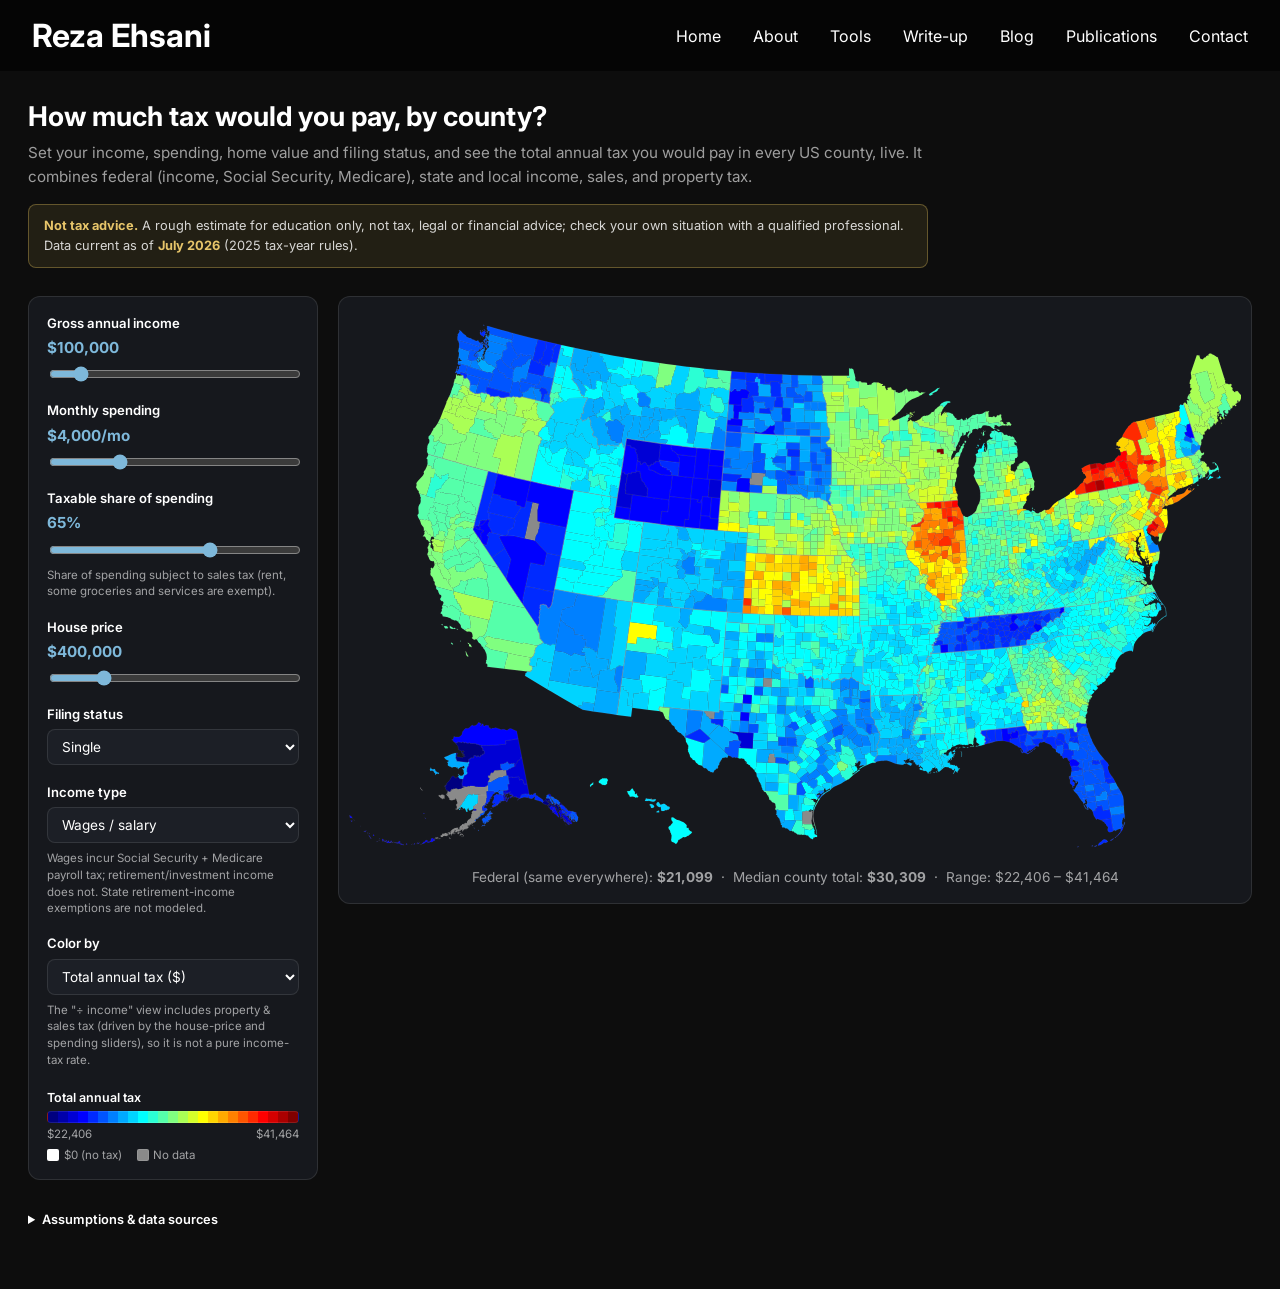
==== commit 3e7be52b: "Address review: keep ratio layer on ramp, zero-county strokes, pad single-value domain" ====
--- a/tax-tool/index.html
+++ b/tax-tool/index.html
@@ -110,7 +110,7 @@
         <div id="legend-bar"></div>
         <div class="legend-ends"><span id="legend-lo"></span><span id="legend-hi"></span></div>
         <div class="legend-keys">
-          <span><i id="swatch-zero" class="swatch"></i>$0 (no tax)</span>
+          <span id="key-zero"><i id="swatch-zero" class="swatch"></i>$0 (no tax)</span>
           <span><i id="swatch-nodata" class="swatch"></i>No data</span>
         </div>
       </div>
--- a/tax-tool/css/style.css
+++ b/tax-tool/css/style.css
@@ -57,7 +57,9 @@
 }
 #map { width: 100%; max-width: 100%; height: auto; display: block; }
 .county { stroke: rgba(255, 255, 255, 0.35); stroke-width: 0.2; }
-.state-border { fill: none; stroke: rgba(255, 255, 255, 0.55); stroke-width: 0.6; pointer-events: none; }
+.county.zero { stroke: #b5b5b5; } /* white $0 fill would hide a white stroke */
+/* Mid gray, not white, so state lines stay visible across white $0 states too. */
+.state-border { fill: none; stroke: rgba(160, 160, 160, 0.85); stroke-width: 0.6; pointer-events: none; }
 #summary { text-align: center; color: var(--muted); font-size: 0.85rem; margin: 0.3rem 0 0.5rem; }
 
 /* --- Legend --- */
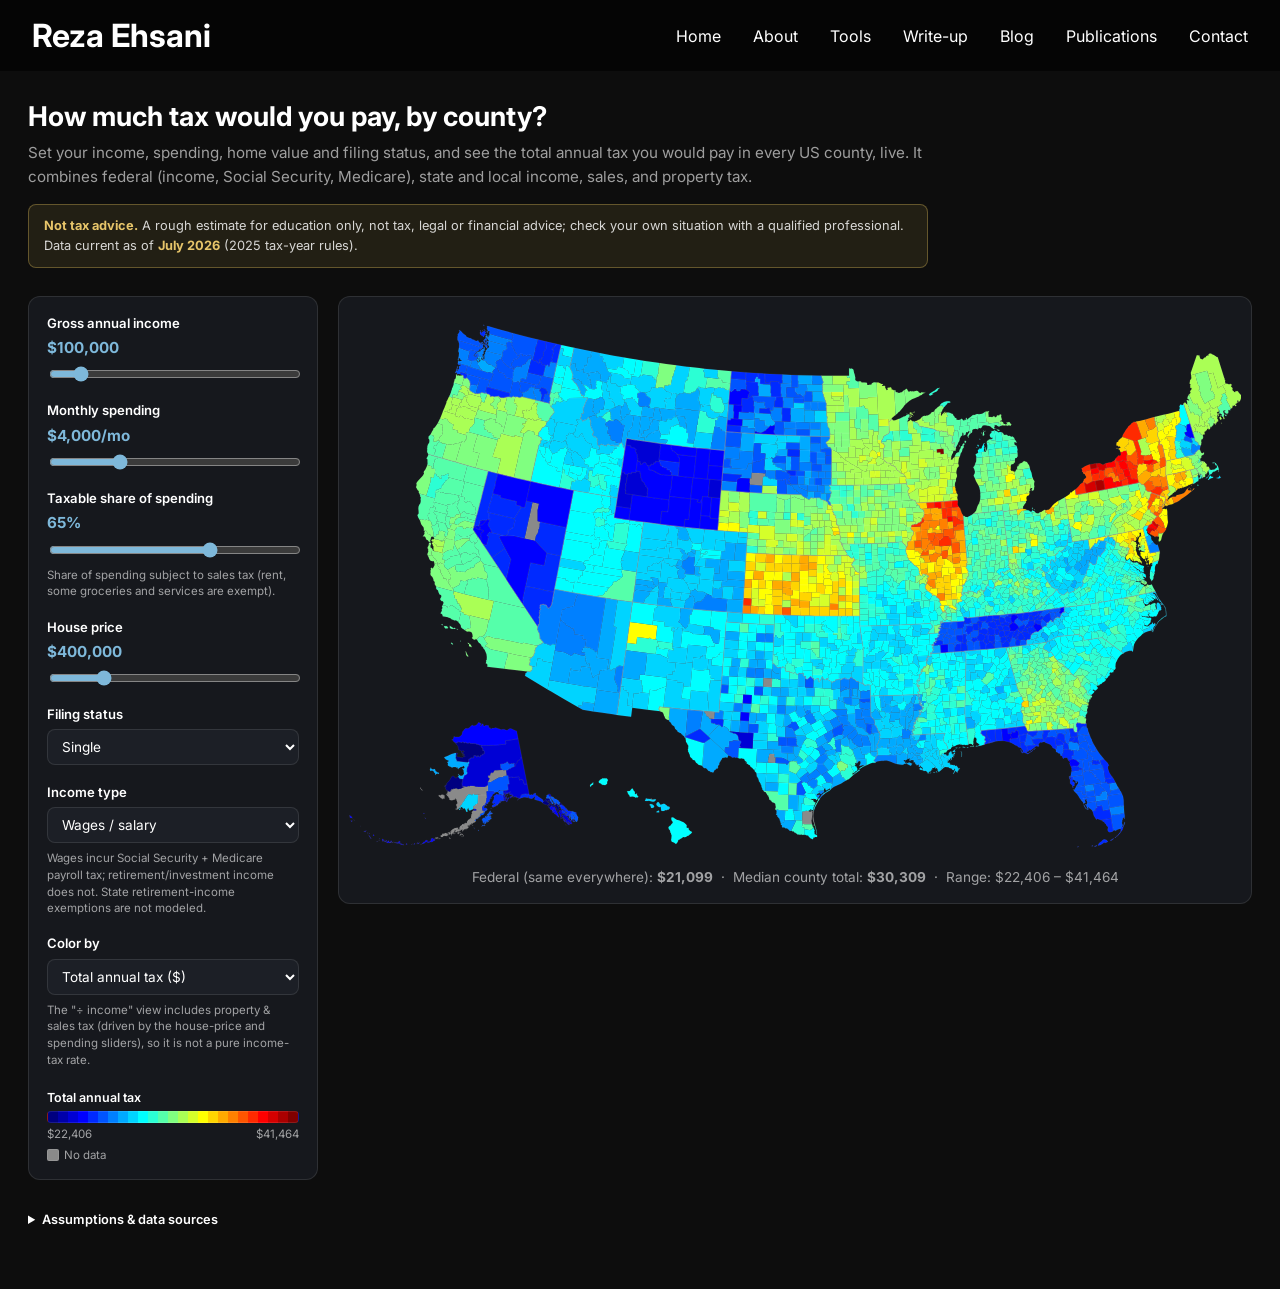
==== commit da73df76: "Address re-review: show $0 key only when used, pad domain in TaxMap, single pass per county" ====
--- a/tax-tool/index.html
+++ b/tax-tool/index.html
@@ -131,7 +131,7 @@
         <li><b>Local income tax</b> is modeled in MD, IN, OH, PA, KY, MI, NY, IA, plus Kansas City/St. Louis, Wilmington, and major Alabama cities. Not modeled: Oregon's Portland-metro/Multnomah taxes (they apply only above ~$125k) and minor municipal occupational taxes. MD, IN, MI and NYC are levied on a net figure (their deductions/exemptions come off first); OH/PA/KY are levied on gross, as they are in law. Approximations: NYC is a flat 3.5% (actually graduated); Iowa surtaxes use a county average; OH/PA/KY use each ZIP's dominant municipality (small enclaves inherit the larger city's rate); the county value is a population-weighted blend, so a partly-taxed county shows a partial rate.</li>
         <li><b>Sales tax</b> applies to the taxable share of spending you set (default 65%); rent and many services/groceries are exempt in reality. Combined rates use the lowest rate within each 5-digit ZIP where a ZIP spans jurisdictions.</li>
         <li><b>Property tax</b> = county median effective rate × the house price you enter (the rate is taxes paid over home value, so assessment ratios are already baked in, but caps and homestead exemptions are not &mdash; a new buyer in a capped state such as California under Prop 13 would pay more than shown). Connecticut's rates are its 2023 planning-region values mapped onto the legacy counties. Because the Census caps its reported county medians, effective rates are slightly understated in a few very-high-value counties and floored in a few near-zero-tax rural areas. A few counties with suppressed Census data show as no-data (gray).</li>
-        <li><b>Color scale</b> spans the true minimum-to-maximum of the selected layer for your current inputs, and re-scales whenever you change an input — so shading is relative to the current scenario, not an absolute dollar scale, and two scenarios aren't directly color-comparable. Counties where the selected tax is $0 (e.g. no state income tax or no sales tax) are white and sit outside the scale; gray means no data.</li>
+        <li><b>Color scale</b> spans the smallest to largest non-zero value of the selected layer for your current inputs, and re-scales whenever you change an input — so shading is relative to the current scenario, not an absolute dollar scale, and two scenarios aren't directly color-comparable. On the dollar layers, counties where the selected tax is $0 (e.g. no state income tax or no sales tax) are white and sit outside the scale; on the &divide; income layer, 0% stays on the scale. Gray means no data.</li>
         <li>Sources: Census ACS 5-yr 2023 (property), Streamlined Sales Tax + state DORs (sales), state DORs (income), municipal/county registers (local income). Rates reflect 2025 law; a few source files are effective into 2026 (e.g. some sales-tax tables). Not tax advice — a directional estimate.</li>
       </ul>
     </details>
